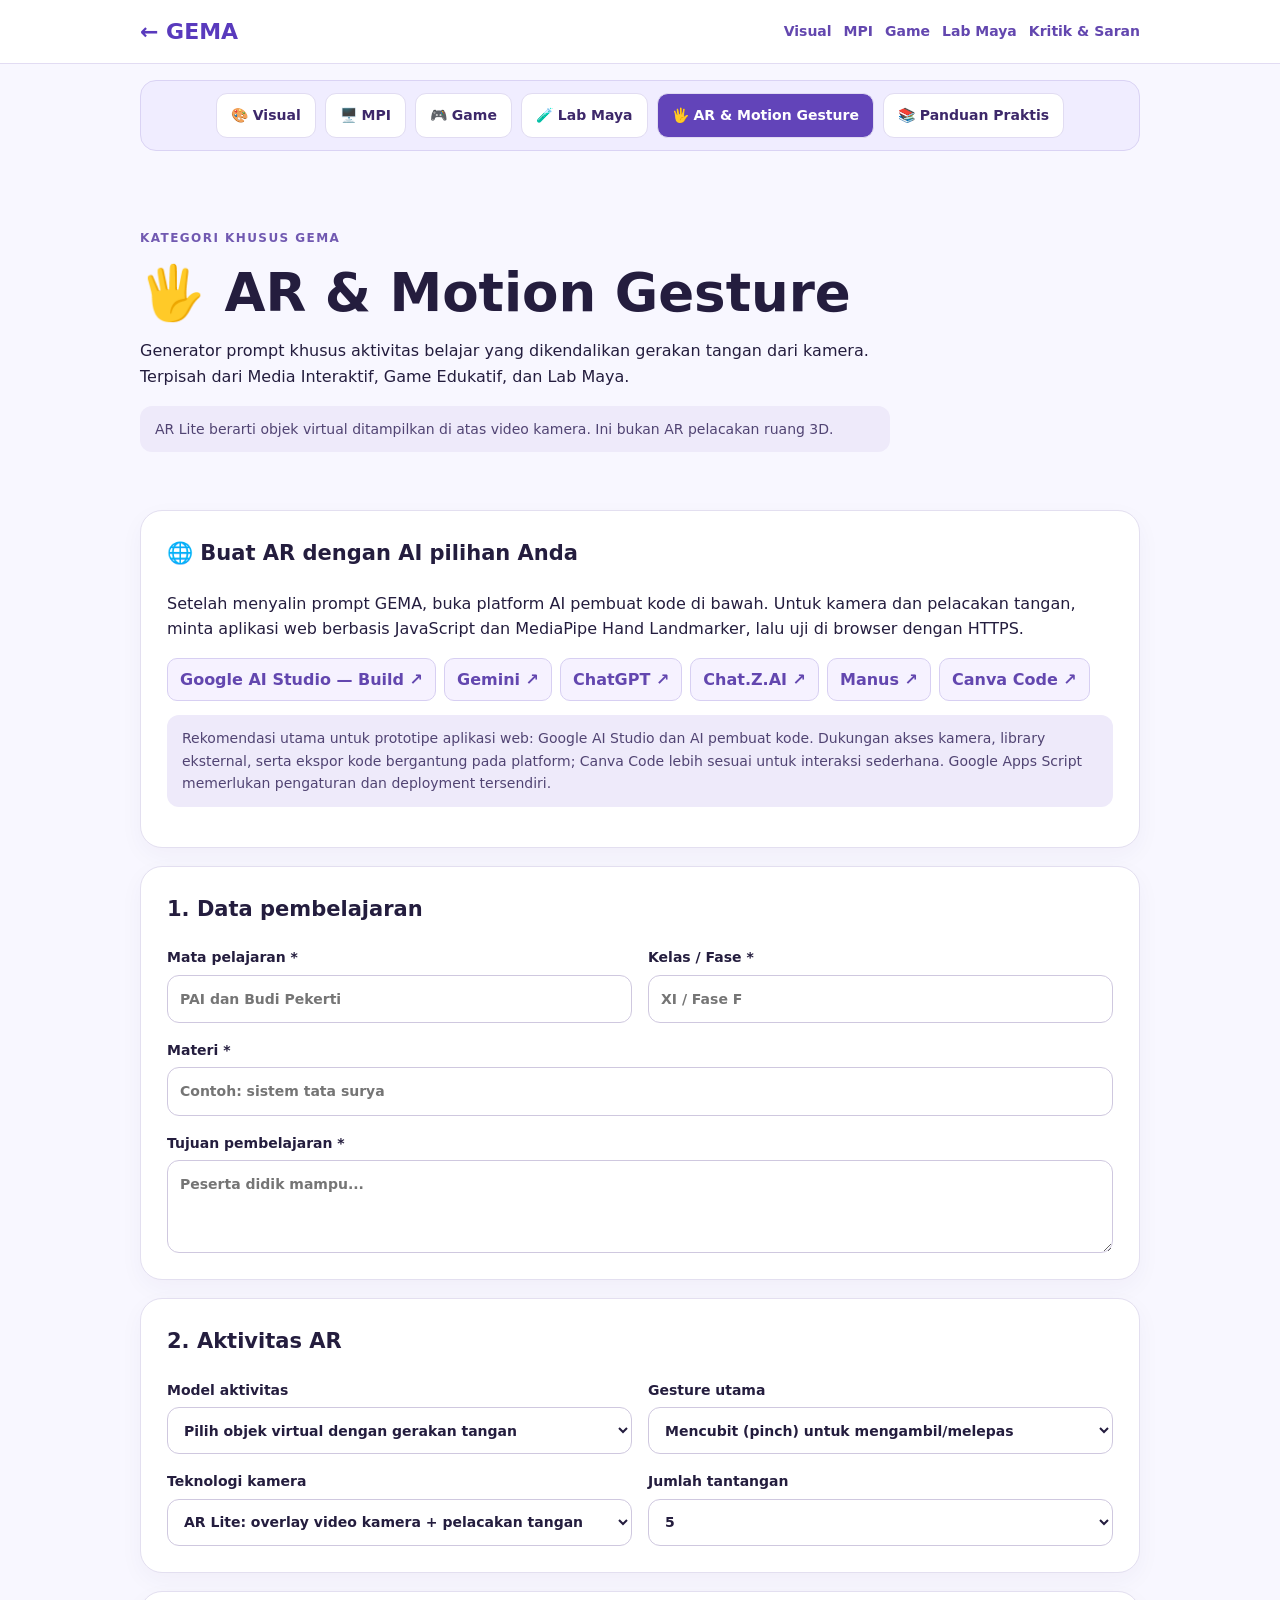
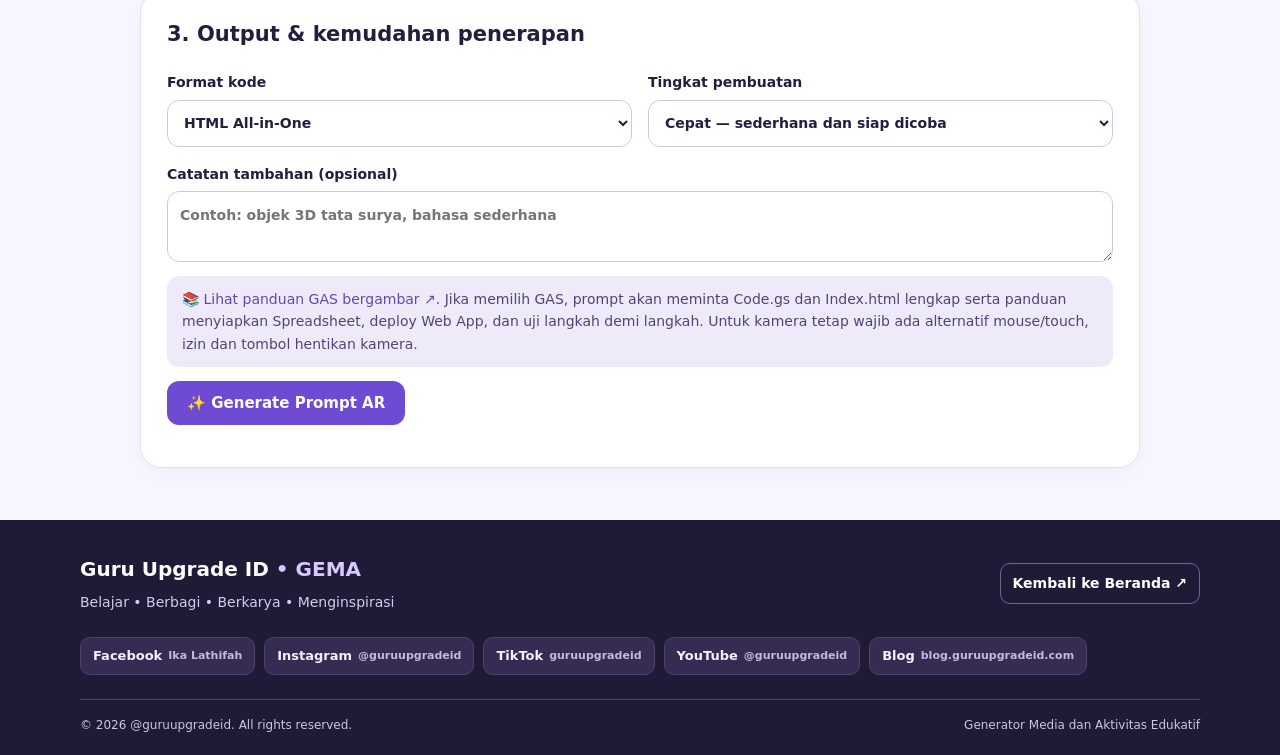
==== ar/index.html @ 85a3fd24 "Add files via upload" ====
<!DOCTYPE html>

<html lang="id"><head><meta charset="utf-8"/><meta content="width=device-width,initial-scale=1" name="viewport"/><meta content="Generator prompt AR Motion Gesture GEMA untuk pembelajaran berbasis kamera dan gerakan tangan" name="description"/><title>AR &amp; Motion Gesture — GEMA</title><link href="style.css" rel="stylesheet"/><style>
.gema-category-nav{display:flex;flex-wrap:wrap;justify-content:center;gap:9px;margin:16px auto 25px;padding:12px;background:#f0edff;border:1px solid #dad3f4;border-radius:16px;max-width:1150px}.gema-category-nav a{display:inline-block;text-decoration:none;padding:10px 14px;border-radius:11px;background:#fff;color:#3d286a;font-size:14px;font-weight:750;border:1px solid #e1dcf2}.gema-category-nav a[aria-current="page"]{background:#6244b9;color:#fff}.gema-category-nav a:hover{border-color:#7655d2;transform:translateY(-1px)}@media(max-width:600px){.gema-category-nav{gap:6px;padding:9px}.gema-category-nav a{flex:1 1 125px;text-align:center;font-size:12px;padding:10px 6px}}
</style><link href="../shared/gema-polish.css" rel="stylesheet"/></head>
<body><header><div class="wrap nav"><a class="brand" href="../index.html">← GEMA</a><nav><a href="../visual/index.html">Visual</a><a href="../interaktif/index.html?mode=mpi">MPI</a><a href="../interaktif/index.html?mode=game">Game</a><a href="../interaktif/index.html?mode=lab">Lab Maya</a><a href="../kritik-saran/index.html">Kritik &amp; Saran</a></nav></div></header>
<main class="wrap"><nav aria-label="Pilih kategori generator GEMA" class="gema-category-nav"><a href="../visual/index.html">🎨 Visual</a><a href="../interaktif/index.html?mode=mpi#generator">🖥️ MPI</a><a href="../interaktif/index.html?mode=game#generator">🎮 Game</a><a href="../interaktif/index.html?mode=lab#generator">🧪 Lab Maya</a><a aria-current="page" href="../ar/index.html">🖐️ AR &amp; Motion Gesture</a><a href="../panduan/index.html">📚 Panduan Praktis</a></nav><section class="hero"><span class="eyebrow">KATEGORI KHUSUS GEMA</span><h1>🖐️ AR &amp; Motion Gesture</h1><p>Generator prompt khusus aktivitas belajar yang dikendalikan gerakan tangan dari kamera. Terpisah dari Media Interaktif, Game Edukatif, dan Lab Maya.</p><p class="hint">AR Lite berarti objek virtual ditampilkan di atas video kamera. Ini bukan AR pelacakan ruang 3D.</p></section>
<section aria-label="Rekomendasi platform AI pembuat AR" class="panel"><h2>🌐 Buat AR dengan AI pilihan Anda</h2><p>Setelah menyalin prompt GEMA, buka platform AI pembuat kode di bawah. Untuk kamera dan pelacakan tangan, minta aplikasi web berbasis JavaScript dan MediaPipe Hand Landmarker, lalu uji di browser dengan HTTPS.</p><div class="links"><a href="https://aistudio.google.com/" rel="noopener noreferrer" target="_blank">Google AI Studio — Build ↗</a><a href="https://gemini.google.com/" rel="noopener noreferrer" target="_blank">Gemini ↗</a><a href="https://chatgpt.com/" rel="noopener noreferrer" target="_blank">ChatGPT ↗</a><a href="https://chat.z.ai/" rel="noopener noreferrer" target="_blank">Chat.Z.AI ↗</a><a href="https://manus.im/" rel="noopener noreferrer" target="_blank">Manus ↗</a><a href="https://www.canva.com/ai-code-generator/" rel="noopener noreferrer" target="_blank">Canva Code ↗</a></div><p class="hint">Rekomendasi utama untuk prototipe aplikasi web: Google AI Studio dan AI pembuat kode. Dukungan akses kamera, library eksternal, serta ekspor kode bergantung pada platform; Canva Code lebih sesuai untuk interaksi sederhana. Google Apps Script memerlukan pengaturan dan deployment tersendiri.</p></section><form id="arForm"><div class="panel"><h2>1. Data pembelajaran</h2><div class="grid"><label>Mata pelajaran *<input name="mapel" placeholder="PAI dan Budi Pekerti" required=""/></label><label>Kelas / Fase *<input name="kelas" placeholder="XI / Fase F" required=""/></label><label class="wide">Materi *<input name="materi" placeholder="Contoh: sistem tata surya" required=""/></label><label class="wide">Tujuan pembelajaran *<textarea name="tujuan" placeholder="Peserta didik mampu..." required="" rows="3"></textarea></label></div></div>
<div class="panel"><h2>2. Aktivitas AR</h2><div class="grid"><label>Model aktivitas<select name="aktivitas"><option value="pilih">Pilih objek virtual dengan gerakan tangan</option><option value="susun">Susun dan klasifikasikan benda virtual</option><option value="tangkap">Tangkap objek bergerak</option><option value="eksplorasi">Eksplorasi model edukatif di atas kamera</option><option value="praktik">Praktikum virtual berbasis gesture</option><option value="kuis">Kuis interaksi gesture</option></select></label><label>Gesture utama<select name="gesture"><option value="pinch">Mencubit (pinch) untuk mengambil/melepas</option><option value="point">Telunjuk untuk mengarahkan dan memilih</option><option value="open">Telapak terbuka untuk mengaktifkan</option><option value="fist">Mengepal untuk mengonfirmasi</option><option value="swipe">Menggeser tangan untuk navigasi</option><option value="multi">Kombinasi gesture dengan kalibrasi</option></select></label><label>Teknologi kamera<select name="kamera"><option value="lite">AR Lite: overlay video kamera + pelacakan tangan</option><option value="hand">Hand tracking tanpa overlay video penuh</option></select></label><label>Jumlah tantangan<select name="tantangan"><option>3</option><option selected="">5</option><option>10</option></select></label></div></div>
<div class="panel"><h2>3. Output &amp; kemudahan penerapan</h2><div class="grid"><label>Format kode<select name="format"><option value="html">HTML All-in-One</option><option value="gas">Google Apps Script + Spreadsheet (Code.gs &amp; Index.html)</option></select></label><label>Tingkat pembuatan<select name="level"><option value="cepat">Cepat — sederhana dan siap dicoba</option><option value="standar">Standar — fitur lengkap</option><option value="lanjut">Lanjutan — visual &amp; interaksi lebih kaya</option></select></label><label class="wide">Catatan tambahan (opsional)<textarea name="catatan" placeholder="Contoh: objek 3D tata surya, bahasa sederhana" rows="2"></textarea></label></div><p class="hint"><a href="../panduan/index.html?jalur=gas" rel="noopener" target="_blank">📚 Lihat panduan GAS bergambar ↗</a>. Jika memilih GAS, prompt akan meminta Code.gs dan Index.html lengkap serta panduan menyiapkan Spreadsheet, deploy Web App, dan uji langkah demi langkah. Untuk kamera tetap wajib ada alternatif mouse/touch, izin dan tombol hentikan kamera.</p><button class="primary" type="submit">✨ Generate Prompt AR</button><p id="error" role="alert"></p></div></form>
<section class="panel result" hidden="" id="result"><h2>Prompt AR siap disalin</h2><textarea aria-label="Prompt AR" id="prompt" readonly="" rows="18"></textarea><button class="primary" id="copy" type="button">📋 Salin Prompt</button><span id="status" role="status"></span><p>Tempel prompt ke platform AI pembuat kode, lalu periksa dan jalankan hasilnya.</p><div class="links"><a href="https://aistudio.google.com/" rel="noopener noreferrer" target="_blank">Google AI Studio ↗</a><a href="https://gemini.google.com/" rel="noopener noreferrer" target="_blank">Gemini ↗</a><a href="https://chatgpt.com/" rel="noopener noreferrer" target="_blank">ChatGPT ↗</a><a href="https://chat.z.ai/" rel="noopener noreferrer" target="_blank">Chat.Z.AI ↗</a><a href="https://manus.im/" rel="noopener noreferrer" target="_blank">Manus ↗</a><a href="https://www.canva.com/" rel="noopener noreferrer" target="_blank">Canva ↗</a></div></section>
</main><footer aria-label="Footer Guru Upgrade ID" class="gema-footer"><div class="gema-footer-shell"><div class="gema-footer-head"><div><strong class="gema-footer-title">Guru Upgrade ID <span>• GEMA</span></strong><p class="gema-footer-tagline">Belajar • Berbagi • Berkarya • Menginspirasi</p></div><a class="gema-footer-home" href="../index.html">Kembali ke Beranda ↗</a></div><div aria-label="Media sosial Guru Upgrade ID" class="gema-footer-social"><a href="https://www.facebook.com/search/top?q=Ika%20Lathifah" rel="noopener noreferrer" target="_blank"><b>Facebook</b><small>Ika Lathifah</small></a><a href="https://www.instagram.com/guruupgradeid/" rel="noopener noreferrer" target="_blank"><b>Instagram</b><small>@guruupgradeid</small></a><a href="https://www.tiktok.com/@guruupgradeid" rel="noopener noreferrer" target="_blank"><b>TikTok</b><small>guruupgradeid</small></a><a href="https://www.youtube.com/@guruupgradeid" rel="noopener noreferrer" target="_blank"><b>YouTube</b><small>@guruupgradeid</small></a><a href="https://blog.guruupgradeid.com/" rel="noopener noreferrer" target="_blank"><b>Blog</b><small>blog.guruupgradeid.com</small></a></div><div class="gema-footer-bottom"><span>© 2026 @guruupgradeid. All rights reserved.</span><span>Generator Media dan Aktivitas Edukatif</span></div></div></footer><script src="script.js"></script></body></html>
---- ar/style.css ----
*{box-sizing:border-box}body{margin:0;background:#f8f7ff;color:#241d3e;font:16px/1.6 system-ui,-apple-system,Segoe UI,sans-serif}.wrap{width:min(1000px,calc(100% - 30px));margin:auto}header{background:white;border-bottom:1px solid #e2dcf3;position:sticky;top:0;z-index:2}.nav{padding:14px 0;display:flex;justify-content:space-between;gap:12px;align-items:center;flex-wrap:wrap}.brand{font-weight:900;font-size:22px;color:#593abd}nav{display:flex;flex-wrap:wrap;gap:12px}a{color:#6347af;text-decoration:none}nav a{font-size:14px;font-weight:700}.hero{padding:48px 0 26px}.hero h1{font-size:clamp(30px,5vw,53px);line-height:1.1;margin:15px 0}.hero p{max-width:750px}.eyebrow{font-size:12px;letter-spacing:.12em;color:#7159b1;font-weight:900}.panel{border:1px solid #e3dff0;background:#fff;border-radius:22px;padding:26px;margin:18px 0;box-shadow:0 8px 25px #38236a0a}.panel h2{font-size:21px;margin:0 0 20px}.grid{display:grid;grid-template-columns:1fr 1fr;gap:16px}.wide{grid-column:1/-1}label{display:flex;flex-direction:column;font-size:14px;font-weight:750;gap:6px}input,select,textarea{width:100%;border:1px solid #cfc8df;border-radius:12px;background:#fff;color:#241d3e;font:inherit;padding:12px;min-height:47px}textarea{resize:vertical}input:focus,select:focus,textarea:focus{outline:2px solid #825ded;outline-offset:1px}.hint{background:#eeeafa;padding:12px 15px;border-radius:12px;font-size:14px;color:#514473}.primary{border:0;border-radius:12px;padding:13px 20px;background:#6e4bd2;color:white;font-size:15px;font-weight:800;cursor:pointer}.links{display:flex;gap:8px;flex-wrap:wrap}.links a{border:1px solid #d7cff2;padding:8px 12px;border-radius:10px;background:#f6f2ff;font-weight:700}.result textarea{margin:0 0 12px;min-height:250px}#status{margin-left:10px}footer{padding:28px;text-align:center;font-size:14px;color:#6d6385}@media(max-width:650px){.grid{grid-template-columns:1fr}.wide{grid-column:auto}.panel{padding:18px}.hero{padding-top:30px}nav{gap:8px}}
---- shared/gema-polish.css ----
/* GEMA v11 shared visual polish */
:root{--gema-purple:#6747bf;--gema-border:#e7e3f2}
html{scroll-behavior:smooth}body{overflow-x:hidden}img,video,iframe{max-width:100%}button,a,input,select,textarea{font-family:inherit}button,a{touch-action:manipulation}a:focus-visible,button:focus-visible,input:focus-visible,select:focus-visible,textarea:focus-visible{outline:3px solid #b09cff;outline-offset:3px}
.gema-footer{background:#1f1a36!important;color:#f5f1ff!important;border:0!important;margin-top:52px;padding:0!important;font-family:Inter,system-ui,Segoe UI,Arial,sans-serif!important;font-size:14px!important;line-height:1.5!important;text-align:left!important}
.gema-footer *{box-sizing:border-box}.gema-footer-shell{width:min(1120px,calc(100% - 36px));margin:auto;padding:34px 0 21px}.gema-footer-head{display:flex;justify-content:space-between;align-items:center;gap:18px;flex-wrap:wrap}.gema-footer-title{font-size:20px;font-weight:850;color:#fff}.gema-footer-title span{color:#d9c8ff}.gema-footer-tagline{color:#d5cbed!important;margin:8px 0 0!important;font-size:14px!important}.gema-footer-home{color:#fff!important;border:1px solid #73658d;padding:9px 12px;border-radius:10px;text-decoration:none!important;font-weight:700}.gema-footer-social{display:flex;gap:9px;flex-wrap:wrap;margin:24px 0}.gema-footer-social a{display:inline-flex;align-items:center;gap:6px;background:#352b53;border:1px solid #51416f;color:#f7f1ff!important;text-decoration:none!important;padding:8px 12px;border-radius:10px;font-weight:650;font-size:13px}.gema-footer-social a:hover,.gema-footer-home:hover{background:#584579}.gema-footer-social small{color:#c6b8df;font-size:11px}.gema-footer-bottom{display:flex;justify-content:space-between;gap:8px;flex-wrap:wrap;padding-top:16px;border-top:1px solid #51416f;color:#cfc4e2;font-size:12px}
@media(max-width:700px){.gema-footer-shell{padding:27px 0 18px}.gema-footer-head{align-items:flex-start}.gema-footer-social{gap:7px}.gema-footer-social a{padding:9px 11px}.gema-footer-bottom{flex-direction:column}.gema-footer{margin-top:36px}}

@media(max-width:760px){.container,.wrap{max-width:100%} .top-inner nav,.nav-links{max-width:100%;overflow-wrap:anywhere}}
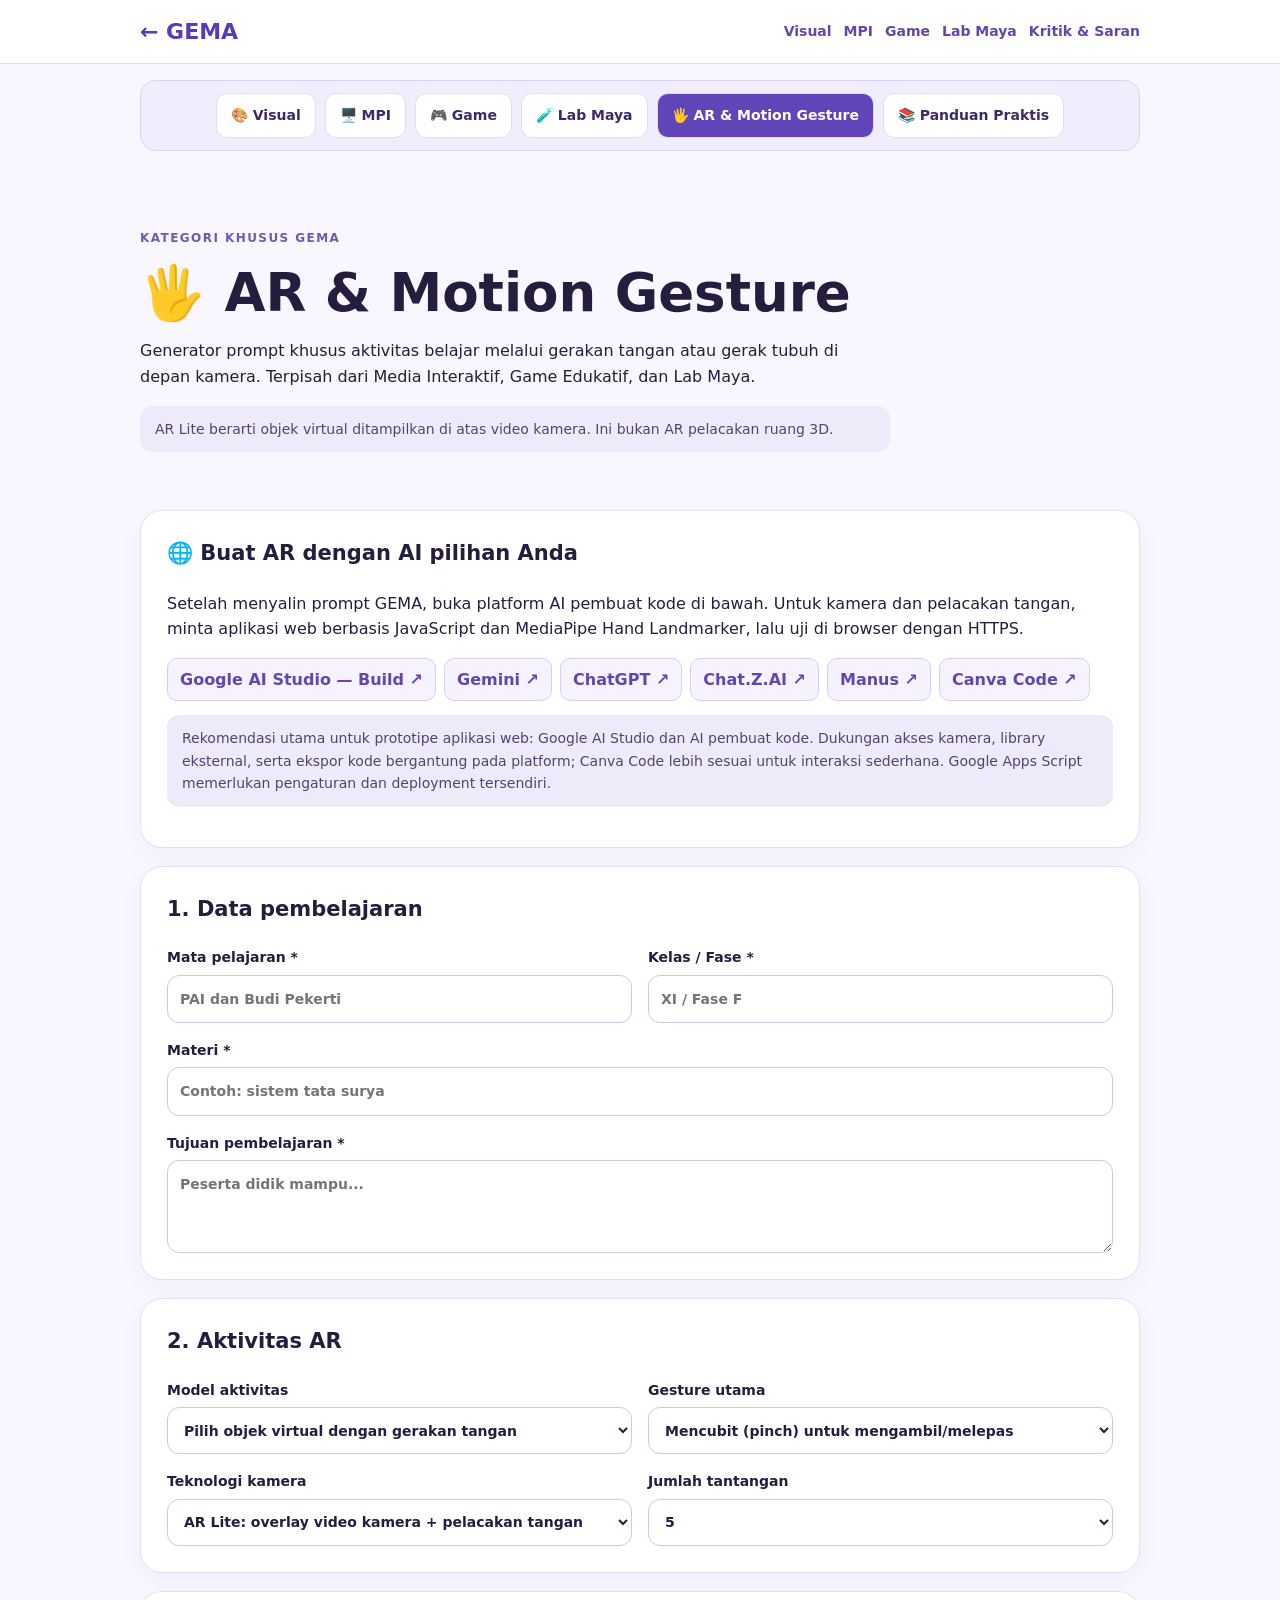
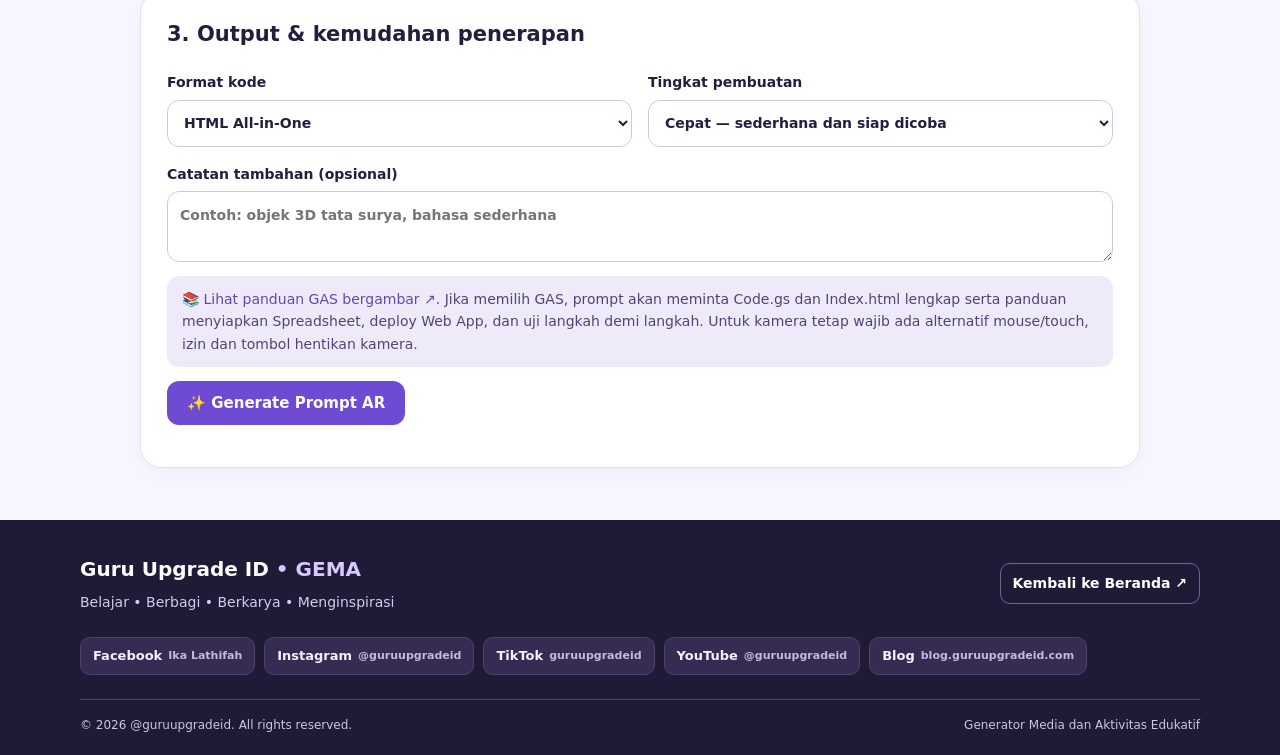
==== commit 84c2dca0: "Add files via upload" ====
--- a/ar/index.html
+++ b/ar/index.html
@@ -4,9 +4,9 @@
 .gema-category-nav{display:flex;flex-wrap:wrap;justify-content:center;gap:9px;margin:16px auto 25px;padding:12px;background:#f0edff;border:1px solid #dad3f4;border-radius:16px;max-width:1150px}.gema-category-nav a{display:inline-block;text-decoration:none;padding:10px 14px;border-radius:11px;background:#fff;color:#3d286a;font-size:14px;font-weight:750;border:1px solid #e1dcf2}.gema-category-nav a[aria-current="page"]{background:#6244b9;color:#fff}.gema-category-nav a:hover{border-color:#7655d2;transform:translateY(-1px)}@media(max-width:600px){.gema-category-nav{gap:6px;padding:9px}.gema-category-nav a{flex:1 1 125px;text-align:center;font-size:12px;padding:10px 6px}}
 </style><link href="../shared/gema-polish.css" rel="stylesheet"/></head>
 <body><header><div class="wrap nav"><a class="brand" href="../index.html">← GEMA</a><nav><a href="../visual/index.html">Visual</a><a href="../interaktif/index.html?mode=mpi">MPI</a><a href="../interaktif/index.html?mode=game">Game</a><a href="../interaktif/index.html?mode=lab">Lab Maya</a><a href="../kritik-saran/index.html">Kritik &amp; Saran</a></nav></div></header>
-<main class="wrap"><nav aria-label="Pilih kategori generator GEMA" class="gema-category-nav"><a href="../visual/index.html">🎨 Visual</a><a href="../interaktif/index.html?mode=mpi#generator">🖥️ MPI</a><a href="../interaktif/index.html?mode=game#generator">🎮 Game</a><a href="../interaktif/index.html?mode=lab#generator">🧪 Lab Maya</a><a aria-current="page" href="../ar/index.html">🖐️ AR &amp; Motion Gesture</a><a href="../panduan/index.html">📚 Panduan Praktis</a></nav><section class="hero"><span class="eyebrow">KATEGORI KHUSUS GEMA</span><h1>🖐️ AR &amp; Motion Gesture</h1><p>Generator prompt khusus aktivitas belajar yang dikendalikan gerakan tangan dari kamera. Terpisah dari Media Interaktif, Game Edukatif, dan Lab Maya.</p><p class="hint">AR Lite berarti objek virtual ditampilkan di atas video kamera. Ini bukan AR pelacakan ruang 3D.</p></section>
+<main class="wrap"><nav aria-label="Pilih kategori generator GEMA" class="gema-category-nav"><a href="../visual/index.html">🎨 Visual</a><a href="../interaktif/index.html?mode=mpi#generator">🖥️ MPI</a><a href="../interaktif/index.html?mode=game#generator">🎮 Game</a><a href="../interaktif/index.html?mode=lab#generator">🧪 Lab Maya</a><a aria-current="page" href="../ar/index.html">🖐️ AR &amp; Motion Gesture</a><a href="../panduan/index.html">📚 Panduan Praktis</a></nav><section class="hero"><span class="eyebrow">KATEGORI KHUSUS GEMA</span><h1>🖐️ AR &amp; Motion Gesture</h1><p>Generator prompt khusus aktivitas belajar melalui gerakan tangan atau gerak tubuh di depan kamera. Terpisah dari Media Interaktif, Game Edukatif, dan Lab Maya.</p><p class="hint">AR Lite berarti objek virtual ditampilkan di atas video kamera. Ini bukan AR pelacakan ruang 3D.</p></section>
 <section aria-label="Rekomendasi platform AI pembuat AR" class="panel"><h2>🌐 Buat AR dengan AI pilihan Anda</h2><p>Setelah menyalin prompt GEMA, buka platform AI pembuat kode di bawah. Untuk kamera dan pelacakan tangan, minta aplikasi web berbasis JavaScript dan MediaPipe Hand Landmarker, lalu uji di browser dengan HTTPS.</p><div class="links"><a href="https://aistudio.google.com/" rel="noopener noreferrer" target="_blank">Google AI Studio — Build ↗</a><a href="https://gemini.google.com/" rel="noopener noreferrer" target="_blank">Gemini ↗</a><a href="https://chatgpt.com/" rel="noopener noreferrer" target="_blank">ChatGPT ↗</a><a href="https://chat.z.ai/" rel="noopener noreferrer" target="_blank">Chat.Z.AI ↗</a><a href="https://manus.im/" rel="noopener noreferrer" target="_blank">Manus ↗</a><a href="https://www.canva.com/ai-code-generator/" rel="noopener noreferrer" target="_blank">Canva Code ↗</a></div><p class="hint">Rekomendasi utama untuk prototipe aplikasi web: Google AI Studio dan AI pembuat kode. Dukungan akses kamera, library eksternal, serta ekspor kode bergantung pada platform; Canva Code lebih sesuai untuk interaksi sederhana. Google Apps Script memerlukan pengaturan dan deployment tersendiri.</p></section><form id="arForm"><div class="panel"><h2>1. Data pembelajaran</h2><div class="grid"><label>Mata pelajaran *<input name="mapel" placeholder="PAI dan Budi Pekerti" required=""/></label><label>Kelas / Fase *<input name="kelas" placeholder="XI / Fase F" required=""/></label><label class="wide">Materi *<input name="materi" placeholder="Contoh: sistem tata surya" required=""/></label><label class="wide">Tujuan pembelajaran *<textarea name="tujuan" placeholder="Peserta didik mampu..." required="" rows="3"></textarea></label></div></div>
-<div class="panel"><h2>2. Aktivitas AR</h2><div class="grid"><label>Model aktivitas<select name="aktivitas"><option value="pilih">Pilih objek virtual dengan gerakan tangan</option><option value="susun">Susun dan klasifikasikan benda virtual</option><option value="tangkap">Tangkap objek bergerak</option><option value="eksplorasi">Eksplorasi model edukatif di atas kamera</option><option value="praktik">Praktikum virtual berbasis gesture</option><option value="kuis">Kuis interaksi gesture</option></select></label><label>Gesture utama<select name="gesture"><option value="pinch">Mencubit (pinch) untuk mengambil/melepas</option><option value="point">Telunjuk untuk mengarahkan dan memilih</option><option value="open">Telapak terbuka untuk mengaktifkan</option><option value="fist">Mengepal untuk mengonfirmasi</option><option value="swipe">Menggeser tangan untuk navigasi</option><option value="multi">Kombinasi gesture dengan kalibrasi</option></select></label><label>Teknologi kamera<select name="kamera"><option value="lite">AR Lite: overlay video kamera + pelacakan tangan</option><option value="hand">Hand tracking tanpa overlay video penuh</option></select></label><label>Jumlah tantangan<select name="tantangan"><option>3</option><option selected="">5</option><option>10</option></select></label></div></div>
+<div class="panel"><h2>2. Aktivitas AR</h2><div class="grid"><label>Model aktivitas<select name="aktivitas"><option value="pilih">Pilih objek virtual dengan gerakan tangan</option><option value="susun">Susun dan klasifikasikan benda virtual</option><option value="tangkap">Tangkap objek bergerak</option><option value="eksplorasi">Eksplorasi model edukatif di atas kamera</option><option value="praktik">Praktikum virtual berbasis gesture</option><option value="kuis">Kuis interaksi gesture</option><option value="body-choice">Kuis Gerak Tubuh — Kiri/Kanan</option></select></label><label id="handGestureWrap">Gesture utama<select name="gesture"><option value="pinch">Mencubit (pinch) untuk mengambil/melepas</option><option value="point">Telunjuk untuk mengarahkan dan memilih</option><option value="open">Telapak terbuka untuk mengaktifkan</option><option value="fist">Mengepal untuk mengonfirmasi</option><option value="swipe">Menggeser tangan untuk navigasi</option><option value="multi">Kombinasi gesture dengan kalibrasi</option></select></label><label>Teknologi kamera<select name="kamera"><option value="lite">AR Lite: overlay video kamera + pelacakan tangan</option><option value="hand">Hand tracking tanpa overlay video penuh</option><option value="pose">Body Pose Tracking — deteksi posisi tubuh</option></select></label><label>Jumlah tantangan<select name="tantangan"><option>3</option><option selected="">5</option><option>10</option></select></label></div><div class="body-choice-config" id="bodyChoiceConfig" hidden><p class="hint">Mode Kuis Gerak Tubuh: prompt otomatis meminta aplikasi hasil AI memakai kamera sebagai latar FULL-SCREEN, soal di depan kamera, garis tengah dan dua zona jawaban netral A/B. Timer diatur di dalam aplikasi hasil AI, bukan di formulir GEMA.</p><div class="grid"><label>Gerakan untuk memilih<select name="bodyMovement"><option value="step">Bergeser satu langkah ke kiri/kanan</option><option value="lean">Condongkan tubuh ke kiri/kanan</option><option value="both">Bergeser atau condongkan tubuh</option></select></label><label>Konfirmasi jawaban<select name="confirmation"><option value="dwell">Tahan posisi 1 detik (mencegah salah baca)</option><option value="confirm">Tahan posisi 1,5 detik</option></select></label></div><p class="hint">Wajib: kamera live satu layar penuh (bukan preview kecil), soal dan opsi kiri/kanan menumpang di depan video, garis pembatas, kalibrasi posisi tengah, deteksi tubuh, countdown, dan tombol alternatif A/B. Tidak ada kode warna jawaban sebelum dipilih atau gerakan berbahaya.</p></div></div>
 <div class="panel"><h2>3. Output &amp; kemudahan penerapan</h2><div class="grid"><label>Format kode<select name="format"><option value="html">HTML All-in-One</option><option value="gas">Google Apps Script + Spreadsheet (Code.gs &amp; Index.html)</option></select></label><label>Tingkat pembuatan<select name="level"><option value="cepat">Cepat — sederhana dan siap dicoba</option><option value="standar">Standar — fitur lengkap</option><option value="lanjut">Lanjutan — visual &amp; interaksi lebih kaya</option></select></label><label class="wide">Catatan tambahan (opsional)<textarea name="catatan" placeholder="Contoh: objek 3D tata surya, bahasa sederhana" rows="2"></textarea></label></div><p class="hint"><a href="../panduan/index.html?jalur=gas" rel="noopener" target="_blank">📚 Lihat panduan GAS bergambar ↗</a>. Jika memilih GAS, prompt akan meminta Code.gs dan Index.html lengkap serta panduan menyiapkan Spreadsheet, deploy Web App, dan uji langkah demi langkah. Untuk kamera tetap wajib ada alternatif mouse/touch, izin dan tombol hentikan kamera.</p><button class="primary" type="submit">✨ Generate Prompt AR</button><p id="error" role="alert"></p></div></form>
 <section class="panel result" hidden="" id="result"><h2>Prompt AR siap disalin</h2><textarea aria-label="Prompt AR" id="prompt" readonly="" rows="18"></textarea><button class="primary" id="copy" type="button">📋 Salin Prompt</button><span id="status" role="status"></span><p>Tempel prompt ke platform AI pembuat kode, lalu periksa dan jalankan hasilnya.</p><div class="links"><a href="https://aistudio.google.com/" rel="noopener noreferrer" target="_blank">Google AI Studio ↗</a><a href="https://gemini.google.com/" rel="noopener noreferrer" target="_blank">Gemini ↗</a><a href="https://chatgpt.com/" rel="noopener noreferrer" target="_blank">ChatGPT ↗</a><a href="https://chat.z.ai/" rel="noopener noreferrer" target="_blank">Chat.Z.AI ↗</a><a href="https://manus.im/" rel="noopener noreferrer" target="_blank">Manus ↗</a><a href="https://www.canva.com/" rel="noopener noreferrer" target="_blank">Canva ↗</a></div></section>
 </main><footer aria-label="Footer Guru Upgrade ID" class="gema-footer"><div class="gema-footer-shell"><div class="gema-footer-head"><div><strong class="gema-footer-title">Guru Upgrade ID <span>• GEMA</span></strong><p class="gema-footer-tagline">Belajar • Berbagi • Berkarya • Menginspirasi</p></div><a class="gema-footer-home" href="../index.html">Kembali ke Beranda ↗</a></div><div aria-label="Media sosial Guru Upgrade ID" class="gema-footer-social"><a href="https://www.facebook.com/search/top?q=Ika%20Lathifah" rel="noopener noreferrer" target="_blank"><b>Facebook</b><small>Ika Lathifah</small></a><a href="https://www.instagram.com/guruupgradeid/" rel="noopener noreferrer" target="_blank"><b>Instagram</b><small>@guruupgradeid</small></a><a href="https://www.tiktok.com/@guruupgradeid" rel="noopener noreferrer" target="_blank"><b>TikTok</b><small>guruupgradeid</small></a><a href="https://www.youtube.com/@guruupgradeid" rel="noopener noreferrer" target="_blank"><b>YouTube</b><small>@guruupgradeid</small></a><a href="https://blog.guruupgradeid.com/" rel="noopener noreferrer" target="_blank"><b>Blog</b><small>blog.guruupgradeid.com</small></a></div><div class="gema-footer-bottom"><span>© 2026 @guruupgradeid. All rights reserved.</span><span>Generator Media dan Aktivitas Edukatif</span></div></div></footer><script src="script.js"></script></body></html>
--- a/ar/style.css
+++ b/ar/style.css
@@ -1 +1,3 @@
-*{box-sizing:border-box}body{margin:0;background:#f8f7ff;color:#241d3e;font:16px/1.6 system-ui,-apple-system,Segoe UI,sans-serif}.wrap{width:min(1000px,calc(100% - 30px));margin:auto}header{background:white;border-bottom:1px solid #e2dcf3;position:sticky;top:0;z-index:2}.nav{padding:14px 0;display:flex;justify-content:space-between;gap:12px;align-items:center;flex-wrap:wrap}.brand{font-weight:900;font-size:22px;color:#593abd}nav{display:flex;flex-wrap:wrap;gap:12px}a{color:#6347af;text-decoration:none}nav a{font-size:14px;font-weight:700}.hero{padding:48px 0 26px}.hero h1{font-size:clamp(30px,5vw,53px);line-height:1.1;margin:15px 0}.hero p{max-width:750px}.eyebrow{font-size:12px;letter-spacing:.12em;color:#7159b1;font-weight:900}.panel{border:1px solid #e3dff0;background:#fff;border-radius:22px;padding:26px;margin:18px 0;box-shadow:0 8px 25px #38236a0a}.panel h2{font-size:21px;margin:0 0 20px}.grid{display:grid;grid-template-columns:1fr 1fr;gap:16px}.wide{grid-column:1/-1}label{display:flex;flex-direction:column;font-size:14px;font-weight:750;gap:6px}input,select,textarea{width:100%;border:1px solid #cfc8df;border-radius:12px;background:#fff;color:#241d3e;font:inherit;padding:12px;min-height:47px}textarea{resize:vertical}input:focus,select:focus,textarea:focus{outline:2px solid #825ded;outline-offset:1px}.hint{background:#eeeafa;padding:12px 15px;border-radius:12px;font-size:14px;color:#514473}.primary{border:0;border-radius:12px;padding:13px 20px;background:#6e4bd2;color:white;font-size:15px;font-weight:800;cursor:pointer}.links{display:flex;gap:8px;flex-wrap:wrap}.links a{border:1px solid #d7cff2;padding:8px 12px;border-radius:10px;background:#f6f2ff;font-weight:700}.result textarea{margin:0 0 12px;min-height:250px}#status{margin-left:10px}footer{padding:28px;text-align:center;font-size:14px;color:#6d6385}@media(max-width:650px){.grid{grid-template-columns:1fr}.wide{grid-column:auto}.panel{padding:18px}.hero{padding-top:30px}nav{gap:8px}}+*{box-sizing:border-box}body{margin:0;background:#f8f7ff;color:#241d3e;font:16px/1.6 system-ui,-apple-system,Segoe UI,sans-serif}.wrap{width:min(1000px,calc(100% - 30px));margin:auto}header{background:white;border-bottom:1px solid #e2dcf3;position:sticky;top:0;z-index:2}.nav{padding:14px 0;display:flex;justify-content:space-between;gap:12px;align-items:center;flex-wrap:wrap}.brand{font-weight:900;font-size:22px;color:#593abd}nav{display:flex;flex-wrap:wrap;gap:12px}a{color:#6347af;text-decoration:none}nav a{font-size:14px;font-weight:700}.hero{padding:48px 0 26px}.hero h1{font-size:clamp(30px,5vw,53px);line-height:1.1;margin:15px 0}.hero p{max-width:750px}.eyebrow{font-size:12px;letter-spacing:.12em;color:#7159b1;font-weight:900}.panel{border:1px solid #e3dff0;background:#fff;border-radius:22px;padding:26px;margin:18px 0;box-shadow:0 8px 25px #38236a0a}.panel h2{font-size:21px;margin:0 0 20px}.grid{display:grid;grid-template-columns:1fr 1fr;gap:16px}.wide{grid-column:1/-1}label{display:flex;flex-direction:column;font-size:14px;font-weight:750;gap:6px}input,select,textarea{width:100%;border:1px solid #cfc8df;border-radius:12px;background:#fff;color:#241d3e;font:inherit;padding:12px;min-height:47px}textarea{resize:vertical}input:focus,select:focus,textarea:focus{outline:2px solid #825ded;outline-offset:1px}.hint{background:#eeeafa;padding:12px 15px;border-radius:12px;font-size:14px;color:#514473}.primary{border:0;border-radius:12px;padding:13px 20px;background:#6e4bd2;color:white;font-size:15px;font-weight:800;cursor:pointer}.links{display:flex;gap:8px;flex-wrap:wrap}.links a{border:1px solid #d7cff2;padding:8px 12px;border-radius:10px;background:#f6f2ff;font-weight:700}.result textarea{margin:0 0 12px;min-height:250px}#status{margin-left:10px}footer{padding:28px;text-align:center;font-size:14px;color:#6d6385}@media(max-width:650px){.grid{grid-template-columns:1fr}.wide{grid-column:auto}.panel{padding:18px}.hero{padding-top:30px}nav{gap:8px}}
+/* Body movement quiz settings */
+.body-choice-config{margin-top:14px;padding:15px;border:1px solid #d9d1ef;border-radius:14px;background:#f7f4ff}.body-choice-config[hidden]{display:none!important}.body-choice-config .hint{line-height:1.55}
